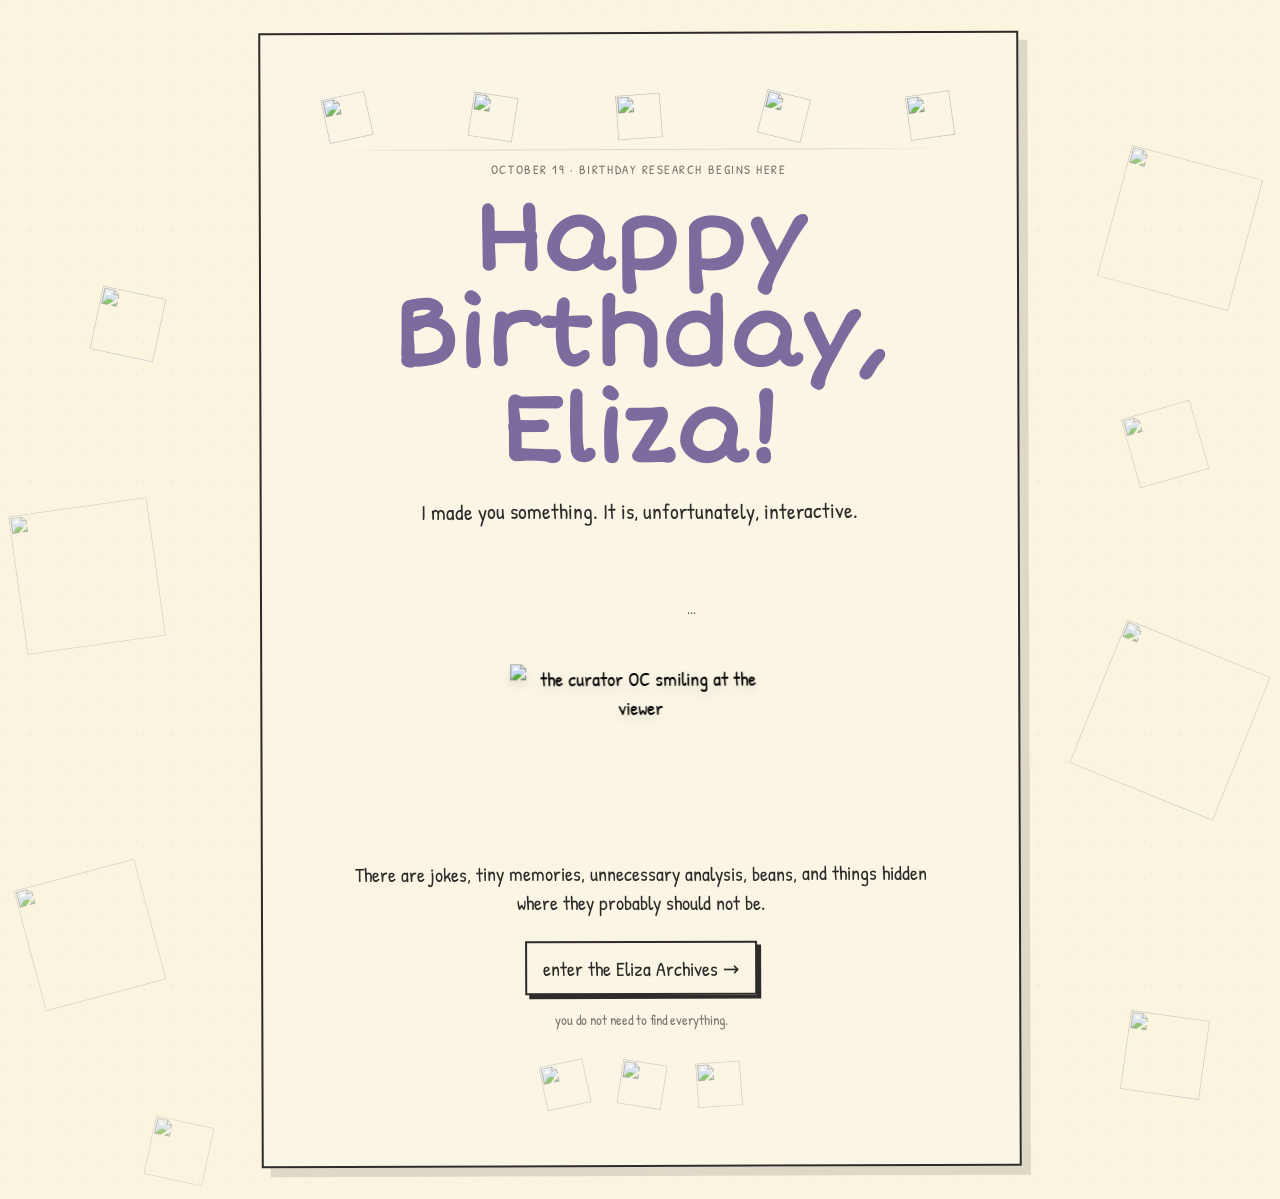
==== index.html @ 220967bd "Publish launch-polish site pages and games" ====
<!DOCTYPE html>
<html lang="en">
<head>
  <meta charset="UTF-8" />
  <meta name="viewport" content="width=device-width, initial-scale=1.0" />
  <title>Happy Birthday, Eliza</title>
  <link rel="preconnect" href="https://fonts.googleapis.com" />
  <link rel="preconnect" href="https://fonts.gstatic.com" crossorigin />
  <link rel="stylesheet" href="styles.css" />
</head>
<body data-page="intro" class="intro-body">
  <div id="toast" class="toast" role="status" aria-live="polite"></div>
  <main class="intro-page">
    <img src="assets/cloud-blue.png" class="intro-doodle intro-cloud" alt="" />
    <img src="assets/flower-green.png" class="intro-doodle intro-flower-green" alt="" />
    <img src="assets/flower-purple.png" class="intro-doodle intro-flower-purple" alt="" />
    <img src="assets/heart-pink.png" class="intro-doodle intro-heart" alt="" />
    <img src="assets/sparkle-teal.png" class="intro-doodle intro-sparkle" alt="" />

    <section class="intro-card">
      <p class="kicker">October 19 · birthday research begins here</p>
      <h1 class="intro-title">Happy Birthday, Eliza!</h1>
      <p class="intro-lead">I made you something. It is, unfortunately, interactive.</p>

      <button id="intro-oc" class="intro-oc" type="button" aria-label="smiling curator">
        <img id="intro-oc-img" src="assets/oc-front.png" alt="the curator OC smiling at the viewer" />
        <span id="intro-oc-note">...</span>
      </button>

      <p class="intro-copy">There are jokes, tiny memories, unnecessary analysis, beans, and things hidden where they probably should not be.</p>
      <a href="archives.html" class="scribble-button inline-button intro-enter">enter the Eliza Archives →</a>
      <p class="intro-whisper">you do not need to find everything.</p>
    </section>
  </main>
  <script src="script.js"></script>
</body>
</html>
---- styles.css ----
@import url('https://fonts.googleapis.com/css2?family=Patrick+Hand&family=Short+Stack&display=swap');
@import url('interaction.css');
@import url('card-art.css');
:root{--paper:#fbf4df;--ink:#2e2c2a;--pink:#d7749c;--green:#5f9d74;--blue:#4f87a6;--purple:#7e6b9d;--yellow:#d9b63d;--rust:#b9694f;--card:rgba(255,255,255,.28)}
*{box-sizing:border-box}html{scroll-behavior:smooth}body{margin:0;background:radial-gradient(circle at 10% 20%,rgba(0,0,0,.025) 0 1px,transparent 1.5px),radial-gradient(circle at 80% 40%,rgba(0,0,0,.02) 0 1px,transparent 1.5px),var(--paper);background-size:28px 28px,36px 36px,auto;color:var(--ink);font-family:"Patrick Hand",system-ui,sans-serif;font-size:20px;line-height:1.45;overflow-x:hidden}a{color:inherit}button,input{font:inherit}.hidden{display:none!important}
.hero{min-height:68vh;display:grid;place-items:center;align-content:center;gap:.8rem;padding:4rem 1.5rem 2rem;text-align:center;position:relative}.archive-hero h1{font-family:"Short Stack",cursive;font-size:clamp(4rem,11vw,8rem);line-height:.9;margin:0;color:var(--purple);transform:rotate(-1deg)}.subtitle{max-width:680px;font-size:1.35rem;margin:.3rem}.archive-subtitle{margin:0;opacity:.78}.paper-note{border:2px solid var(--ink);padding:.25rem .6rem;background:transparent;transform:rotate(2deg);cursor:pointer}.tiny-note{font-size:.9rem}.hero-vine{position:absolute;width:min(330px,32vw);right:-3%;top:5%;opacity:.52;transform:rotate(14deg);cursor:pointer}.global-progress-card{width:min(520px,90vw);border:2px dashed var(--ink);padding:.8rem 1rem;margin-top:1rem;background:rgba(255,255,255,.18)}.progress-track{height:12px;border:1.5px solid var(--ink);margin:.45rem 0;overflow:hidden}.progress-track span{display:block;height:100%;width:0;background:var(--green);transition:width .3s}.discovery-total{font-size:.9rem;opacity:.75}
.archive-shell{width:min(1120px,calc(100% - 2rem));margin:1rem auto 5rem} .archive-board{min-height:1020px;border:2px solid var(--ink);box-shadow:8px 8px 0 rgba(46,44,42,.14);background:rgba(255,255,255,.13);position:relative;padding:2rem;overflow:hidden}.hub-item{position:absolute;width:210px;min-height:145px;border:2px solid var(--ink);background:rgba(251,244,223,.94);text-decoration:none;display:flex;flex-direction:column;align-items:center;justify-content:center;gap:.5rem;padding:.75rem;box-shadow:4px 4px 0 rgba(46,44,42,.25);font-family:"Short Stack",cursive;transition:transform .15s,box-shadow .15s}.hub-item:hover{transform:translate(2px,2px) rotate(-1deg);box-shadow:2px 2px 0 rgba(46,44,42,.25)}.hub-item img{max-width:95px;max-height:85px;object-fit:contain}.metaphysics-item{left:19%;top:22%;transform:rotate(-2deg)}.bean-item{left:40%;top:20%;transform:rotate(1deg)}.irk-item{right:19%;top:22%;transform:rotate(-1deg)}.spectrum-item{left:19%;top:53%;transform:rotate(1.5deg)}.memories-item{left:40%;top:52%;transform:rotate(-1deg)}.museum-item{right:19%;top:53%;transform:rotate(1deg)}.final-item{left:40%;bottom:13%;transform:rotate(-.5deg)}.hub-item.locked{opacity:.45;filter:grayscale(.5);cursor:not-allowed}.bean-icon{display:grid;place-items:center;width:90px;height:62px;border:3px solid var(--ink);border-radius:55% 45% 52% 48%;background:#f1dbb2;transform:rotate(-12deg);font-family:"Short Stack",cursive}.museum-frame{display:grid;place-items:center;width:75px;height:70px;border:7px double var(--ink);font-size:2rem}.buddy-stars{display:flex;align-items:center}.buddy-stars img{width:45px}.buddy-line{width:55px;border-top:2px dashed var(--ink)}.loose-secret,.oc-hub{border:0;background:transparent;cursor:pointer;position:absolute}.hand-eye{left:17%;bottom:8%;width:150px}.hand-eye img{width:100%}.devil-heart{right:17%;bottom:8%;width:105px}.devil-heart img{width:100%}.oc-hub{right:27%;bottom:2%;width:100px}.oc-hub img{width:100%}.oc-hub span{position:absolute;left:92%;top:16%;width:138px;text-align:left;font-size:.76rem}.archive-footnote{display:flex;justify-content:space-between;flex-wrap:wrap;gap:.5rem;margin-top:.7rem;font-size:.9rem;opacity:.72}.tiny-reset{border:1px dashed var(--ink);background:transparent;cursor:pointer;padding:.2rem .5rem}
.page-header{position:sticky;top:0;z-index:20;display:flex;justify-content:space-between;gap:1rem;align-items:center;padding:.7rem 1rem;background:rgba(251,244,223,.95);border-bottom:2px solid var(--ink);backdrop-filter:blur(5px)}.back-link{text-decoration:none;border-bottom:1px dashed var(--ink)}.page-progress{font-size:.9rem}.isolated-page{min-height:calc(100vh - 58px);padding:4rem 1rem 7rem;position:relative}.page-card{width:min(860px,100%);margin:0 auto;border:2px solid var(--ink);box-shadow:8px 8px 0 rgba(46,44,42,.14);padding:clamp(1.4rem,4vw,3rem);background:var(--card);position:relative}.wide-card{width:min(1020px,100%)}h1,h2,h3{font-family:"Short Stack",cursive}h1{font-size:clamp(2.6rem,7vw,4.6rem);margin:.2rem 0 1rem}h2{font-size:clamp(1.5rem,4vw,2.3rem)}.kicker{text-transform:uppercase;letter-spacing:.12em;font-size:.8rem;opacity:.65}.lead{font-size:1.2rem}.centered{text-align:center}.soft{opacity:.83}.margin-comment{color:var(--purple);font-size:.95rem}.scribble-button,.quiz button{border:2px solid var(--ink);background:transparent;padding:.65rem 1rem;cursor:pointer;box-shadow:4px 4px 0 var(--ink)}.scribble-button:hover,.quiz button:hover{transform:translate(2px,2px);box-shadow:2px 2px 0 var(--ink)}.inline-button{display:inline-block;text-decoration:none}.text-link{border:0;background:transparent;text-decoration:underline wavy;cursor:pointer;padding:.2rem}.reveal{display:none;margin-top:1.2rem;border-left:3px solid var(--pink);padding-left:1rem}.reveal.open{display:block;animation:appear .3s ease}@keyframes appear{from{opacity:0;transform:translateY(7px)}}.nested{margin-left:1rem;border-left-color:var(--purple)}
.toast{position:fixed;z-index:999;left:50%;bottom:2rem;transform:translate(-50%,25px);background:var(--ink);color:var(--paper);padding:.7rem 1rem;border-radius:4px;opacity:0;pointer-events:none;transition:.2s;max-width:min(620px,90vw);text-align:center}.toast.show{opacity:1;transform:translate(-50%,0)}.page-clear{position:fixed;z-index:80;right:1rem;bottom:1rem;width:min(340px,calc(100vw - 2rem));border:2px solid var(--ink);background:var(--paper);box-shadow:5px 5px 0 var(--ink);padding:1rem;display:none;gap:.25rem}.page-clear.show{display:grid;animation:appear .35s}.page-clear a{margin-top:.35rem}.corner-art{position:absolute;opacity:.45}.cloud-corner{width:230px;right:3%;top:8%;transform:rotate(8deg)}
.big-quote{font-size:clamp(2.2rem,7vw,4.8rem);text-align:center}.quote-button{display:block;width:100%;border:0;background:transparent;font-family:"Patrick Hand",sans-serif;cursor:pointer}.becoming-box{margin-top:2.5rem;border:1px dashed var(--ink);padding:1rem;display:flex;align-items:center;justify-content:center;gap:1rem;flex-wrap:wrap}.becoming-box #being-word{font-family:"Short Stack",cursive;font-size:3rem;transition:.35s}.becoming-box.changed #being-word{transform:rotate(8deg) scale(1.05);color:var(--green)}
.bean-controls{display:flex;gap:1rem;flex-wrap:wrap;align-items:center}.bean-rain-zone{height:360px;border:2px dashed var(--ink);position:relative;overflow:hidden;margin:1.4rem 0;background:rgba(255,255,255,.2)}.arena-label{position:absolute;left:1rem;top:.3rem;opacity:.45}.arena-hint{position:absolute;right:1rem;top:.4rem;color:var(--purple)}.falling-bean{position:absolute;top:-70px;width:66px;height:44px;border:2px solid var(--ink);border-radius:55% 45% 52% 48%;background:#e5c995;cursor:pointer;animation:beanfall linear forwards;font-size:.7rem;z-index:2}.falling-bean.special-rain-bean{box-shadow:0 0 0 2px rgba(95,157,116,.18)}@keyframes beanfall{to{transform:translateY(450px) rotate(420deg)}}.shy-bean-section{margin:3rem 0}.shy-playground{height:340px;border:2px solid var(--ink);position:relative;background:rgba(255,255,255,.14);overflow:hidden}.shy-bean{position:absolute;left:12%;top:20%;width:90px;height:60px;border:3px solid var(--ink);border-radius:55% 45% 52% 48%;background:#f0d7a3;cursor:pointer;transition:left .18s,top .18s,opacity .15s}.shy-bean.gone{opacity:0;pointer-events:none}.shy-bean.catchable{background:#f6dfa9;box-shadow:0 0 0 3px var(--yellow);pointer-events:auto}.shy-message{position:absolute;left:1rem;bottom:1rem;color:var(--purple)}.quiz{display:flex;gap:.7rem;flex-wrap:wrap}.result{font-weight:bold}.time-pun{text-align:center;font-size:1.25rem;color:var(--purple)}
.scale{display:flex;justify-content:space-between}.irk-page input[type=range]{width:100%;accent-color:var(--purple)}.pun-lab{margin-top:3rem;border-top:1px dashed var(--ink);padding-top:1rem}.pun-word{border:0;background:transparent;text-decoration:underline wavy;color:var(--purple);cursor:pointer;font-weight:bold}
.interactive-constellation{height:250px;display:flex;align-items:center;justify-content:center;gap:0}.star-button{border:0;background:transparent;cursor:pointer;transition:.25s}.star-button img{width:125px}.star-button.active{transform:scale(1.12) rotate(10deg)}.constellation-line{width:180px;border-top:3px dashed rgba(46,44,42,.3);transition:.25s}.constellation-line.active{border-top-style:solid;border-color:var(--green)}.team-line{font-family:"Short Stack",cursive;font-size:1.8rem}.interactive-constellation.drift .star-button:first-child{transform:translate(-55px,-35px) rotate(-20deg)}.interactive-constellation.drift .star-button:last-child{transform:translate(55px,35px) rotate(20deg)}
.memory{border:1px dashed var(--ink);padding:1.2rem;margin:1.5rem 0;background:rgba(255,255,255,.14)}.inperson-quote{font-family:"Short Stack",cursive;font-size:2rem;text-align:center;margin:1.4rem}.memory-corner-heart{position:absolute;width:135px;right:1%;top:5%;opacity:.58;cursor:pointer}
.museum-vine{position:absolute;width:360px;right:-5%;top:1%;opacity:.34}.museum-grid{display:grid;grid-template-columns:repeat(auto-fit,minmax(190px,1fr));gap:1rem}.museum-grid figure{margin:0;border:2px solid var(--ink);padding:.7rem;background:rgba(255,255,255,.23)}.museum-grid img{width:100%;height:180px;object-fit:contain}.museum-grid figcaption{font-size:.9rem}.museum-original{grid-column:span 2}.museum-original img{height:300px}.meme-main{max-width:min(650px,100%);border:2px solid var(--ink);cursor:pointer}.error-code{font-family:"Short Stack",cursive;font-size:7rem;line-height:.8}.error-bean{margin:2rem auto 0;width:110px;height:75px;border:3px solid var(--ink);border-radius:55% 45% 52% 48%;display:grid;place-items:center;background:#efd4a0;cursor:pointer}.finale{text-align:center}.final-content{max-width:760px;margin:auto;text-align:left}.conclusion{font-size:1.3rem;margin-top:2rem}.birthday-line{text-align:center;font-family:"Short Stack",cursive;font-size:2.3rem;color:var(--pink)}
.eye-blink{animation:eyeBlink .45s ease}@keyframes eyeBlink{0%,100%{transform:scaleY(1)}45%,55%{transform:scaleY(.08)}}.devil-wiggle{animation:wiggle .65s ease}@keyframes wiggle{25%{transform:rotate(-8deg)}50%{transform:rotate(10deg)}75%{transform:rotate(-5deg)}}
@media(max-width:850px){.archive-board{min-height:1160px}.hub-item{position:absolute;width:42%;min-width:150px}.metaphysics-item{left:5%;top:3%}.bean-item{right:5%;left:auto;top:3%}.irk-item{left:5%;top:23%}.spectrum-item{right:5%;left:auto;top:23%}.memories-item{left:5%;top:43%}.museum-item{right:5%;top:43%}.final-item{left:29%;bottom:18%}.hand-eye{left:2%;bottom:2%;width:145px}.devil-heart{right:2%;bottom:3%;width:95px}.oc-hub{right:42%;bottom:2%;width:80px}.hero-vine{width:180px}.page-header{align-items:flex-start;flex-direction:column}.museum-original{grid-column:span 1}.museum-original img{height:210px}}@media(max-width:560px){body{font-size:18px}.archive-board{min-height:1450px}.hub-item{width:82%;left:9%!important;right:auto!important}.metaphysics-item{top:2%}.bean-item{top:15%}.irk-item{top:28%}.spectrum-item{top:41%}.memories-item{top:54%}.museum-item{top:67%}.final-item{top:80%;bottom:auto}.hand-eye,.devil-heart,.oc-hub{display:none}.bean-rain-zone{height:430px}.interactive-constellation{gap:0}.star-button img{width:85px}.constellation-line{width:90px}}




/* v0.6 — calmer intro, perimeter archive walk, and non-overlapping page curator lanes */
.archive-intro-link{position:absolute;left:1.25rem;top:1rem;font-size:.92rem;text-decoration:none;border-bottom:1px dashed var(--ink);z-index:4}

.intro-body{min-height:100vh;overflow-x:hidden}.intro-page{min-height:100vh;display:grid;place-items:center;padding:2rem;position:relative;overflow:hidden}.intro-card{width:min(760px,92vw);text-align:center;border:2px solid var(--ink);box-shadow:9px 9px 0 rgba(46,44,42,.14);background:rgba(255,255,255,.21);padding:clamp(2rem,5vw,4rem);position:relative;z-index:2;transform:rotate(-.18deg)}.intro-title{font-size:clamp(3rem,9vw,6rem);line-height:1;margin:.25rem 0 1rem;color:var(--purple)}.intro-lead{font-size:1.35rem;margin:.3rem auto 1rem}.intro-copy{max-width:580px;margin:1rem auto}.intro-whisper{font-size:.9rem;opacity:.62;margin-bottom:0}.intro-enter{margin-top:.5rem}.intro-oc{border:0;background:transparent;cursor:pointer;width:min(260px,56vw);height:300px;position:relative;padding:0;margin:.2rem auto;display:block}.intro-oc img{width:100%;height:100%;object-fit:contain;transition:transform .16s ease;filter:drop-shadow(0 5px 4px rgba(46,44,42,.11))}.intro-oc:hover img{transform:translateY(-3px) rotate(-1deg)}.intro-oc-smiling img{transform:translateY(-4px) scale(1.015)}.intro-oc-jumping img{transform:none}.intro-oc span{position:absolute;left:68%;top:19%;width:160px;text-align:left;font-size:.85rem;opacity:.72}.intro-doodle{position:absolute;object-fit:contain;opacity:.48;z-index:1;animation:introFloat 6s ease-in-out infinite alternate}.intro-cloud{width:220px;left:4%;top:8%;transform:rotate(-9deg)}.intro-flower-green{width:120px;right:9%;top:11%}.intro-flower-purple{width:135px;left:8%;bottom:8%;transform:rotate(-9deg)}.intro-heart{width:80px;right:14%;bottom:12%;transform:rotate(10deg)}.intro-sparkle{width:65px;right:6%;top:50%;animation-delay:1.4s}@keyframes introFloat{from{translate:0 0}to{translate:0 -10px}}

/* Archive curator is now absolutely positioned inside the board and follows only its perimeter. */
.oc-hub{left:14px;top:auto;bottom:auto;right:auto;width:88px;height:124px;z-index:8;transition:none}.oc-hub img{width:100%;height:112px;object-fit:contain;animation:curatorBob .42s ease-in-out infinite alternate;transform-origin:50% 100%}.oc-hub.paused img{animation-play-state:paused}.oc-hub span{position:absolute;width:138px;text-align:left;font-size:.76rem;background:rgba(251,244,223,.96);padding:.22rem .36rem;border:1px dashed var(--ink);border-radius:3px;pointer-events:none;box-shadow:2px 2px 0 rgba(46,44,42,.08)}.oc-hub.bubble-right span{left:92%;top:16%}.oc-hub.bubble-left span{right:92%;left:auto;top:16%;text-align:right}.oc-hub.bubble-below span{left:50%;right:auto;top:98%;transform:translateX(-50%);text-align:center}.oc-hub.paused span{opacity:1}@keyframes curatorBob{from{transform:translateY(0) rotate(-1deg)}to{transform:translateY(-4px) rotate(1deg)}}

/* Every isolated content page gets a dedicated curator lane after its content card. */
.curator-lane{width:min(1020px,100%);height:154px;margin:2.25rem auto 0;border-top:1px dashed rgba(46,44,42,.28);position:relative;overflow:hidden;background:linear-gradient(to bottom,transparent 0 75%,rgba(46,44,42,.035) 75% 100%)}.curator-lane::before{content:'curator transit corridor';position:absolute;left:.4rem;top:.25rem;font-size:.72rem;opacity:.35}.curator-walker{position:absolute;z-index:4;left:12px;bottom:2px;width:88px;height:126px;border:0;background:transparent;padding:0;cursor:pointer;filter:drop-shadow(0 3px 2px rgba(46,44,42,.1))}.curator-walker img{width:100%;height:100%;object-fit:contain;animation:curatorBob .42s ease-in-out infinite alternate;transform-origin:50% 100%}.curator-walker.paused img{animation-play-state:paused}.curator-bubble{position:absolute;left:88%;bottom:58%;width:180px;background:rgba(251,244,223,.97);border:1px dashed var(--ink);padding:.35rem .5rem;font-size:.78rem;text-align:left;opacity:0;transform:translateY(5px);transition:.18s;pointer-events:none;box-shadow:2px 2px 0 rgba(46,44,42,.1)}.curator-walker.talking .curator-bubble{opacity:1;transform:translateY(0)}

.curator-turntable{border:0;background:transparent;width:100%;height:180px;cursor:pointer;padding:0}.curator-turntable img{width:100%;height:180px;object-fit:contain;transition:transform .18s ease}.curator-turntable:hover img{transform:scale(1.035)}.curator-study figcaption::after{content:'  ↻';color:var(--purple)}

@media(max-width:850px){.archive-board{min-height:1280px}.metaphysics-item{left:16%;top:18%}.bean-item{left:52%;top:18%}.irk-item{right:16%;top:37%}.spectrum-item{left:16%;top:37%}.memories-item{left:16%;top:58%}.museum-item{right:16%;top:58%}.final-item{left:38%;bottom:12%}.hand-eye{left:15%;bottom:5%;width:125px}.devil-heart{right:15%;bottom:5%;width:90px}.oc-hub{width:72px;height:102px}.oc-hub img{height:90px}.oc-hub span{width:118px;font-size:.68rem}.curator-walker{width:72px;height:102px}.curator-bubble{width:145px;font-size:.72rem}.intro-cloud{width:150px}.intro-flower-green{width:90px}.intro-flower-purple{width:100px}}
@media(max-width:560px){body{font-size:18px}.intro-page{padding:1rem}.intro-card{padding:1.6rem 1rem}.intro-oc{height:240px}.intro-oc span{left:auto;right:2%;top:8%;width:115px}.intro-doodle{opacity:.28}.archive-board{min-height:1450px}.hub-item{width:82%;left:9%!important;right:auto!important}.metaphysics-item{top:10%}.bean-item{top:23%}.irk-item{top:36%}.spectrum-item{top:49%}.memories-item{top:62%}.museum-item{top:75%}.final-item{top:88%;bottom:auto}.hand-eye,.devil-heart,.oc-hub{display:none}.curator-lane{height:120px}.curator-walker{width:62px;height:88px}.curator-bubble{left:auto;right:74%;width:135px}.archive-intro-link{position:static;display:inline-block;margin-bottom:.4rem}}
@media(prefers-reduced-motion:reduce){.intro-doodle,.oc-hub img,.curator-walker img{animation:none}.curator-walker{display:none}}

/* Drag the curator; only her artwork spins, leaving speech upright and readable. */
.oc-hub{cursor:grab;touch-action:none;user-select:none;-webkit-user-select:none}
.oc-hub img{pointer-events:none}
.oc-hub.dragging{cursor:grabbing}
.oc-hub.dragging img{animation:none;transform:translateY(-5px) rotate(-7deg)}
.oc-hub.returning img{animation:curatorSpin .5s linear infinite;transform-origin:50% 50%}
.oc-hub span{right:auto;bottom:auto;transform:none;text-align:center;opacity:0;transition:opacity .16s}
.oc-hub:not(.talking) span{opacity:0;visibility:hidden!important}
.oc-hub.talking span{opacity:1}
@keyframes curatorSpin{from{transform:rotate(0)}to{transform:rotate(360deg)}}
@media(prefers-reduced-motion:reduce){.oc-hub.dragging img,.oc-hub.returning img{animation:none;transform:none}.oc-hub span{transition:none}}

/* Shake Bean Studies for draggable snacks. Keep ordinary clicks as navigation. */
.bean-item{touch-action:none;user-select:none;-webkit-user-select:none;cursor:grab}
.bean-shake-hint{font-family:"Patrick Hand",sans-serif;font-size:.7rem;opacity:.6}
.bean-item.snack-dragging{z-index:9;cursor:grabbing;transition:none}
.archive-snack{position:absolute;width:38px;height:30px;padding:0;border:2px solid var(--ink);border-radius:58% 42% 55% 45%;background:#e5c995;color:var(--ink);font-size:.65rem;box-shadow:2px 2px 0 rgba(46,44,42,.16);z-index:6;cursor:grab;touch-action:none;user-select:none;-webkit-user-select:none}
.archive-snack::after{content:'';position:absolute;left:7px;top:8px;width:5px;height:10px;border-left:1px solid rgba(46,44,42,.4);border-radius:50%;transform:rotate(15deg)}
.archive-snack.snack-dragging{z-index:12;cursor:grabbing;box-shadow:3px 5px 0 rgba(46,44,42,.15)}
.archive-snack:focus-visible{outline:2px dashed var(--purple);outline-offset:4px}
.oc-hub img{scale:var(--curator-scale,1);transition:scale .2s ease;transform-origin:50% 50%}
.oc-hub.bean-ready img{filter:drop-shadow(0 0 5px var(--green))}
.oc-hub.bean-vanishing{pointer-events:none}
.oc-hub.bean-vanishing img{animation:beanVanish .65s ease-out forwards}
.oc-hub.bean-absent{visibility:hidden}
@keyframes beanVanish{from{scale:var(--curator-scale,1);opacity:1;transform:none}to{scale:calc(var(--curator-scale,1)*3.5);opacity:0;transform:none}}
@media(max-width:560px){.oc-hub.snack-station{display:block}}
@media(prefers-reduced-motion:reduce){.oc-hub img{transition:none}.oc-hub.bean-vanishing img{animation:beanFade .18s linear forwards}}
@keyframes beanFade{to{opacity:0}}

.buddy-portal,.portal-hint{display:none}.spectrum-lane{height:190px}.spectrum-lane.portal-open .buddy-portal{display:flex;position:absolute;right:14px;bottom:10px;width:100px;height:155px;flex-direction:column;align-items:center;justify-content:center;color:var(--purple);text-decoration:none;font-size:.75rem;z-index:3}.portal-ring{display:grid;place-items:center;border:3px solid var(--purple);outline:1px dashed var(--blue);outline-offset:5px;border-radius:50%;width:72px;height:112px;background:radial-gradient(ellipse,rgba(95,157,116,.25),rgba(126,107,157,.14) 55%,transparent 70%);font-size:1.7rem;box-shadow:0 0 17px rgba(126,107,157,.2);animation:portalPulse 1.6s ease-in-out infinite alternate}.portal-ready .portal-ring{background:rgba(95,157,116,.35);border-color:var(--green)}.spectrum-lane.portal-open .portal-hint{display:block;position:absolute;left:10px;top:12px;font-size:.8rem;color:var(--purple);pointer-events:none}.spectrum-lane.portal-open .curator-walker{touch-action:none;cursor:grab;user-select:none}.spectrum-lane .curator-walker img{pointer-events:none}.portal-dragging{z-index:5!important;cursor:grabbing!important}.portal-dragging img{animation:none!important}.portal-entering{pointer-events:none;animation:portalEnter .4s ease-in forwards}@keyframes portalPulse{to{box-shadow:0 0 26px rgba(126,107,157,.42);filter:hue-rotate(20deg)}}@keyframes portalEnter{to{scale:.1;opacity:0;rotate:180deg}}@media(prefers-reduced-motion:reduce){.spectrum-lane .curator-walker{display:block}.portal-ring,.portal-entering{animation:none}}
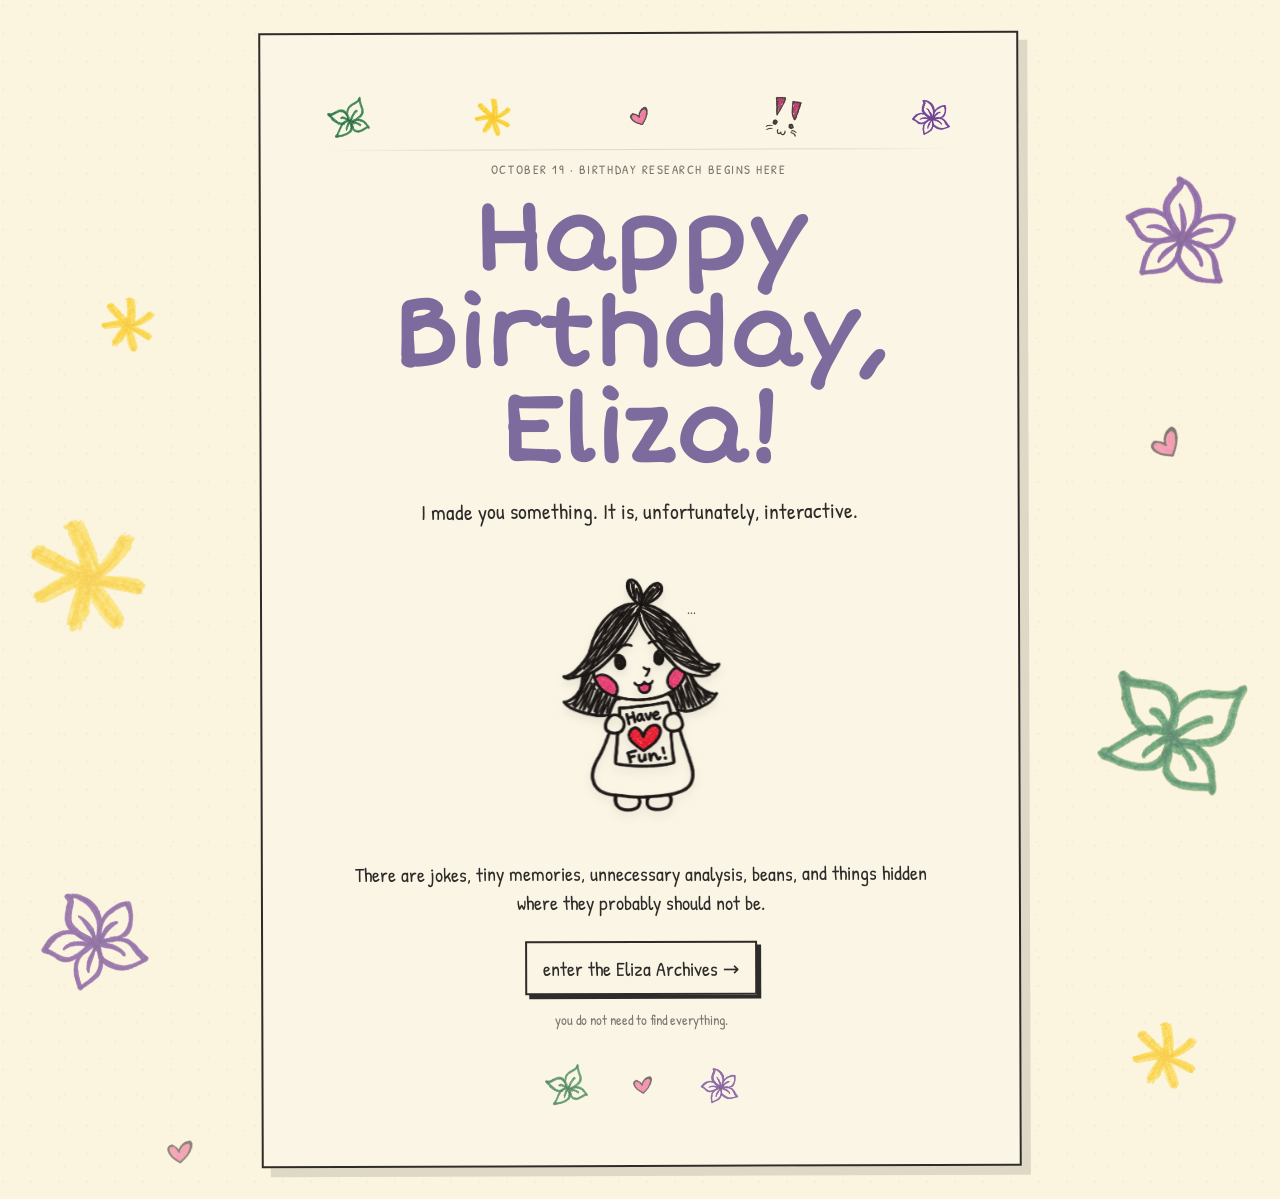
==== commit 5673ac14: "Refresh cached assets for the phone layout update" ====
--- a/index.html
+++ b/index.html
@@ -6,7 +6,7 @@
   <title>Happy Birthday, Eliza</title>
   <link rel="preconnect" href="https://fonts.googleapis.com" />
   <link rel="preconnect" href="https://fonts.gstatic.com" crossorigin />
-  <link rel="stylesheet" href="styles.css" />
+  <link rel="stylesheet" href="styles.css?v=phone-20261016" />
 </head>
 <body data-page="intro" class="intro-body">
   <div id="toast" class="toast" role="status" aria-live="polite"></div>
@@ -32,6 +32,6 @@
       <p class="intro-whisper">you do not need to find everything.</p>
     </section>
   </main>
-  <script src="script.js"></script>
+  <script src="script.js?v=phone-20261016"></script>
 </body>
 </html>
--- a/styles.css
+++ b/styles.css
@@ -66,4 +66,45 @@
 @media(prefers-reduced-motion:reduce){.oc-hub img{transition:none}.oc-hub.bean-vanishing img{animation:beanFade .18s linear forwards}}
 @keyframes beanFade{to{opacity:0}}
 
+/* Completion is an acknowledgement, never a screen-blocking dead end. */
+.page-clear{padding-right:3rem}
+.page-clear-close{position:absolute;right:0;top:0;width:44px;height:44px;border:0;background:transparent;color:var(--ink);font-size:1.5rem;cursor:pointer}
+.page-clear-close:focus-visible{outline:2px dashed var(--purple);outline-offset:-5px}
+
+/* A pocket-sized archive board. Desktop composition stays unchanged. */
+@media(max-width:560px){
+ .page-clear{left:8px;right:8px;bottom:calc(8px + env(safe-area-inset-bottom));width:auto;padding:.45rem 44px .45rem .65rem;gap:0;font-size:.82rem;line-height:1.25;box-shadow:3px 3px 0 var(--ink)}
+ .page-clear strong{font-size:.9rem}.page-clear a{margin:0;min-height:28px;display:flex;align-items:center}
+ .archive-hero{min-height:0;padding:1rem 1.2rem .4rem;gap:.35rem}
+ .archive-hero h1{font-size:clamp(2.8rem,12vw,4rem)}
+ .archive-hero .subtitle{font-size:1rem;max-width:290px}.archive-subtitle{font-size:.88rem}
+ .archive-hero .global-progress-card{margin-top:.3rem;padding:.45rem .7rem;font-size:.9rem}
+ .archive-hero .discovery-total{font-size:.8rem}.archive-hero .progress-track{height:8px;margin:.3rem 0}
+ .archive-hero>.card-garland{height:35px;margin:0}.archive-hero>.card-garland img{--doodle-size:30px}
+ .archive-shell.standalone-hub{width:calc(100% - 16px);margin:.5rem auto 1.5rem}
+ .standalone-hub .archive-board{min-height:0;height:clamp(540px,82svh,580px);padding:0;box-shadow:3px 3px 0 rgba(46,44,42,.14);scroll-margin-block:8px}
+ .archive-board .hub-item{width:calc((100% - 136px)/2);min-width:0;min-height:0;height:82px;left:62px!important;right:auto!important;padding:5px 3px;gap:3px;font-size:clamp(.7rem,3.1vw,.85rem);line-height:1.25;text-align:center;box-shadow:2px 2px 0 rgba(46,44,42,.2)}
+ .archive-board .hub-item:nth-of-type(even){left:calc(50% + 6px)!important}
+ .archive-board .metaphysics-item,.archive-board .bean-item{top:72px}
+ .archive-board .irk-item,.archive-board .spectrum-item{top:164px}
+ .archive-board .memories-item,.archive-board .museum-item{top:256px}
+ .archive-board .final-item{top:348px;bottom:auto}
+ .archive-board .hub-item img{max-width:42px;max-height:32px}
+ .archive-board .final-item{font-size:.64rem;line-height:1.15}.archive-board .final-item img{max-height:22px}
+ .archive-board .bean-icon{width:46px;height:27px;border-width:2px;font-size:.7rem}
+ .archive-board .bean-shake-hint{font-size:.65rem;line-height:1}
+ .archive-board .museum-frame{width:33px;height:32px;border-width:4px;font-size:1.25rem}
+ .archive-board .buddy-stars img{width:25px}.archive-board .buddy-line{width:20px}
+ .archive-board .oc-hub{display:block;width:40px;height:60px;padding:0;z-index:15;touch-action:none}
+ .archive-board .oc-hub img{height:58px}
+ .archive-board .oc-hub span{width:160px;font-size:.82rem;line-height:1.25;padding:5px 7px;background:var(--paper);box-shadow:2px 3px 0 rgba(46,44,42,.16)}
+ .archive-board .hand-eye,.archive-board .devil-heart{display:block;top:363px;bottom:auto;width:44px;height:50px;padding:2px}
+ .archive-board .hand-eye{left:calc(50% + 5px)}.archive-board .devil-heart{left:calc(50% + 53px);right:auto}
+ .archive-board .archive-snack{height:38px;min-height:38px}
+ .archive-board .archive-art img:nth-child(-n+3){--art-size:32px!important;--art-y:6%!important}
+ .archive-board .archive-art img:nth-child(4){--art-size:28px!important;--art-x:66%!important;--art-y:75%!important}
+ .archive-footnote{padding:0 .4rem;font-size:.75rem;gap:.15rem .5rem}
+}
+@media(max-width:350px){.archive-board .memories-item span{font-size:.58rem}}
+
 .buddy-portal,.portal-hint{display:none}.spectrum-lane{height:190px}.spectrum-lane.portal-open .buddy-portal{display:flex;position:absolute;right:14px;bottom:10px;width:100px;height:155px;flex-direction:column;align-items:center;justify-content:center;color:var(--purple);text-decoration:none;font-size:.75rem;z-index:3}.portal-ring{display:grid;place-items:center;border:3px solid var(--purple);outline:1px dashed var(--blue);outline-offset:5px;border-radius:50%;width:72px;height:112px;background:radial-gradient(ellipse,rgba(95,157,116,.25),rgba(126,107,157,.14) 55%,transparent 70%);font-size:1.7rem;box-shadow:0 0 17px rgba(126,107,157,.2);animation:portalPulse 1.6s ease-in-out infinite alternate}.portal-ready .portal-ring{background:rgba(95,157,116,.35);border-color:var(--green)}.spectrum-lane.portal-open .portal-hint{display:block;position:absolute;left:10px;top:12px;font-size:.8rem;color:var(--purple);pointer-events:none}.spectrum-lane.portal-open .curator-walker{touch-action:none;cursor:grab;user-select:none}.spectrum-lane .curator-walker img{pointer-events:none}.portal-dragging{z-index:5!important;cursor:grabbing!important}.portal-dragging img{animation:none!important}.portal-entering{pointer-events:none;animation:portalEnter .4s ease-in forwards}@keyframes portalPulse{to{box-shadow:0 0 26px rgba(126,107,157,.42);filter:hue-rotate(20deg)}}@keyframes portalEnter{to{scale:.1;opacity:0;rotate:180deg}}@media(prefers-reduced-motion:reduce){.spectrum-lane .curator-walker{display:block}.portal-ring,.portal-entering{animation:none}}
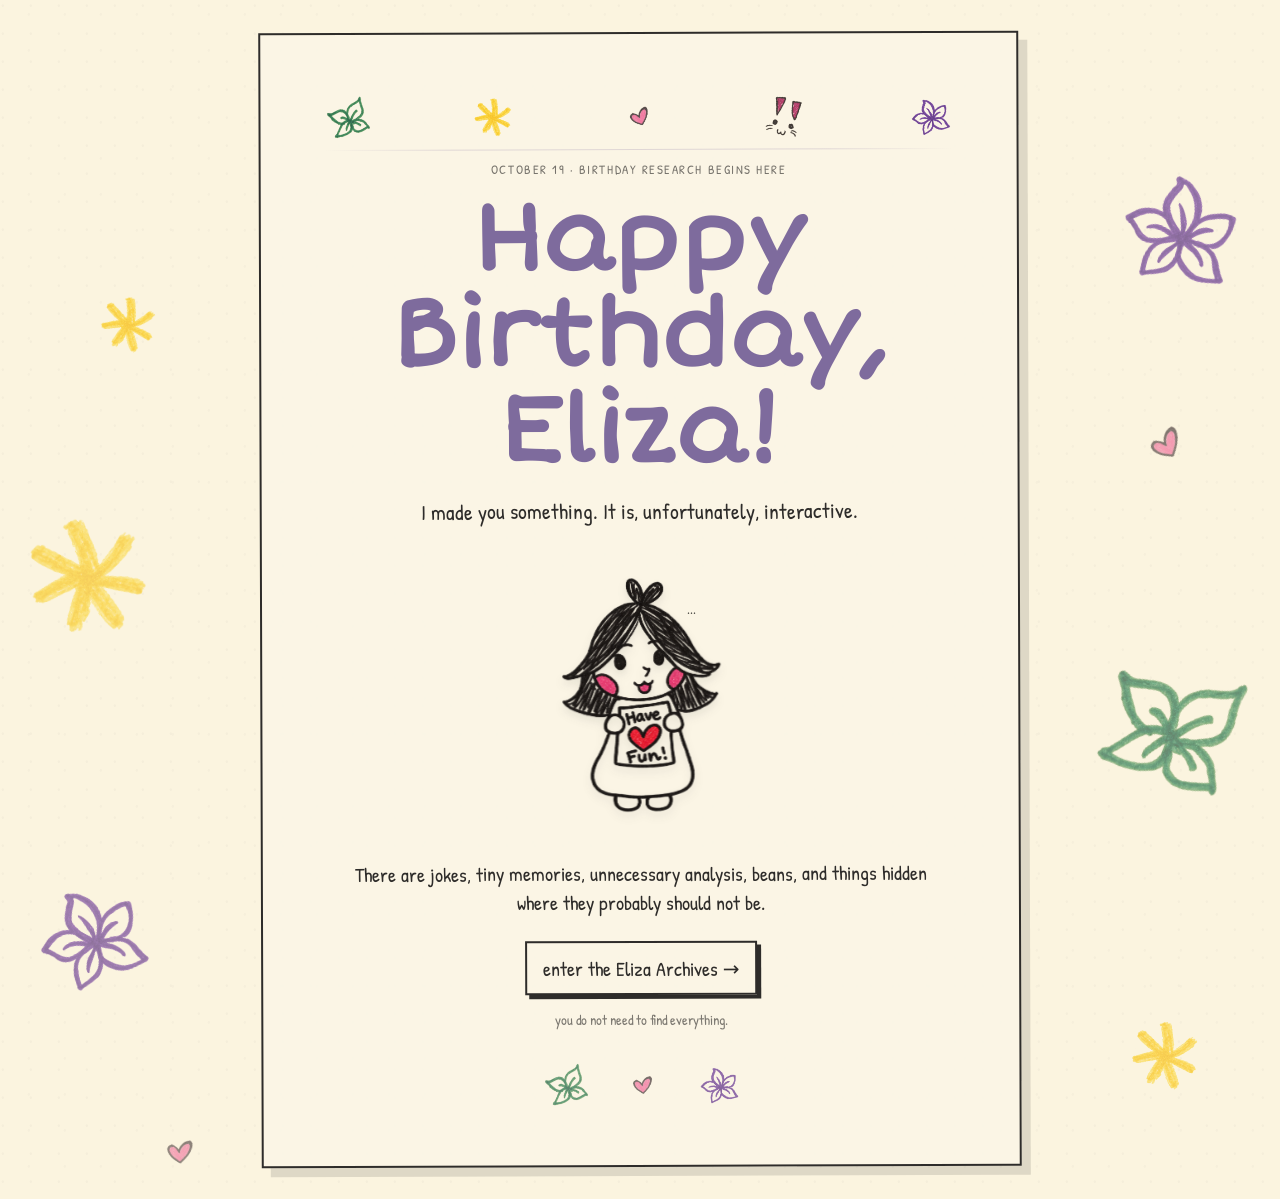
==== commit 5af2d5c5: "Reward five Cloud Rider gaps and celebrate all 36 secrets Add a gameplay secret after five gaps in o" ====
--- a/index.html
+++ b/index.html
@@ -6,7 +6,7 @@
   <title>Happy Birthday, Eliza</title>
   <link rel="preconnect" href="https://fonts.googleapis.com" />
   <link rel="preconnect" href="https://fonts.gstatic.com" crossorigin />
-  <link rel="stylesheet" href="styles.css?v=phone-20261016" />
+  <link rel="stylesheet" href="styles.css?v=secrets-20261016" />
 </head>
 <body data-page="intro" class="intro-body">
   <div id="toast" class="toast" role="status" aria-live="polite"></div>
@@ -32,6 +32,6 @@
       <p class="intro-whisper">you do not need to find everything.</p>
     </section>
   </main>
-  <script src="script.js?v=phone-20261016"></script>
+  <script src="script.js?v=secrets-20261016"></script>
 </body>
 </html>
--- a/styles.css
+++ b/styles.css
@@ -107,4 +107,20 @@
 }
 @media(max-width:350px){.archive-board .memories-item span{font-size:.58rem}}
 
+/* The final achievement occupies its own space; falling doodles never catch taps. */
+.all-secrets-achievement{position:relative;width:min(760px,calc(100% - 2rem));margin:1.25rem auto;padding:1.2rem 3rem 1.5rem;border:3px solid var(--purple);border-radius:14px;background:linear-gradient(125deg,#fae3a4,#f4d3e4 45%,#d4ebdd);box-shadow:5px 6px 0 rgba(126,107,157,.25);text-align:center;color:#493953;isolation:isolate;overflow:hidden}
+.achievement-art{display:flex;align-items:center;justify-content:center;gap:1.3rem;height:70px}.achievement-art img{width:55px;height:55px;object-fit:contain}.achievement-art img:nth-child(2){width:70px;height:70px}
+.achievement-kicker{font-family:"Short Stack",sans-serif;font-size:.65rem;letter-spacing:.08em;margin:.5rem 0}
+.all-secrets-achievement h2{font-family:"Short Stack",sans-serif;font-size:clamp(1.5rem,5vw,2.7rem);line-height:1.15;margin:.4rem 0;color:#724586}
+.all-secrets-achievement p{margin:.5rem 0}.achievement-close{position:absolute;right:5px;top:5px;min-width:44px;min-height:44px;border:0;border-radius:50%;background:#fff9;color:#493953;cursor:pointer;font-size:1.5rem;z-index:1}
+.achievement-close:focus-visible,.all-secrets-badge:focus-visible{outline:3px dashed var(--purple);outline-offset:3px}
+.all-secrets-badge{display:block;margin:.65rem auto 0;padding:.45rem .7rem;min-height:44px;max-width:100%;border:2px solid var(--purple);border-radius:8px;background:linear-gradient(110deg,#fae3a4,#f4d3e4,#d4ebdd);color:#493953;font-size:.9rem;cursor:pointer}
+.achievement-confetti{position:fixed;inset:0;z-index:70;overflow:hidden;pointer-events:none;user-select:none}
+.achievement-confetti img{position:absolute;left:var(--fall-x);top:-50px;width:var(--fall-size);height:var(--fall-size);object-fit:contain;opacity:0;animation:achievementFall var(--fall-time) var(--fall-delay) ease-in forwards}
+.achievement-celebrating>main,.achievement-celebrating>.hero,.achievement-celebrating>.page-header,.achievement-celebrating>.all-secrets-achievement{animation:achievementNudge .38s ease-out}
+@keyframes achievementNudge{0%,100%{translate:0}25%{translate:-2px 1px}50%{translate:2px -1px}75%{translate:-1px 0}}
+@keyframes achievementFall{10%{opacity:.9}85%{opacity:.8}100%{opacity:0;transform:translate(20px,calc(100vh + 80px)) rotate(var(--fall-turn))}}
+@media(max-width:560px){.all-secrets-achievement{width:calc(100% - 20px);margin:.8rem auto;padding:.8rem 1rem 1rem}.achievement-art{height:52px;gap:1rem}.achievement-art img{width:40px;height:40px}.achievement-art img:nth-child(2){width:50px;height:50px}.achievement-kicker{font-size:.55rem;padding:0 20px}.all-secrets-achievement p{font-size:.95rem}.all-secrets-achievement h2{font-size:1.6rem}}
+@media(prefers-reduced-motion:reduce){.achievement-confetti{display:none}.achievement-celebrating>main,.achievement-celebrating>.hero,.achievement-celebrating>.page-header,.achievement-celebrating>.all-secrets-achievement{animation:none}}
+
 .buddy-portal,.portal-hint{display:none}.spectrum-lane{height:190px}.spectrum-lane.portal-open .buddy-portal{display:flex;position:absolute;right:14px;bottom:10px;width:100px;height:155px;flex-direction:column;align-items:center;justify-content:center;color:var(--purple);text-decoration:none;font-size:.75rem;z-index:3}.portal-ring{display:grid;place-items:center;border:3px solid var(--purple);outline:1px dashed var(--blue);outline-offset:5px;border-radius:50%;width:72px;height:112px;background:radial-gradient(ellipse,rgba(95,157,116,.25),rgba(126,107,157,.14) 55%,transparent 70%);font-size:1.7rem;box-shadow:0 0 17px rgba(126,107,157,.2);animation:portalPulse 1.6s ease-in-out infinite alternate}.portal-ready .portal-ring{background:rgba(95,157,116,.35);border-color:var(--green)}.spectrum-lane.portal-open .portal-hint{display:block;position:absolute;left:10px;top:12px;font-size:.8rem;color:var(--purple);pointer-events:none}.spectrum-lane.portal-open .curator-walker{touch-action:none;cursor:grab;user-select:none}.spectrum-lane .curator-walker img{pointer-events:none}.portal-dragging{z-index:5!important;cursor:grabbing!important}.portal-dragging img{animation:none!important}.portal-entering{pointer-events:none;animation:portalEnter .4s ease-in forwards}@keyframes portalPulse{to{box-shadow:0 0 26px rgba(126,107,157,.42);filter:hue-rotate(20deg)}}@keyframes portalEnter{to{scale:.1;opacity:0;rotate:180deg}}@media(prefers-reduced-motion:reduce){.spectrum-lane .curator-walker{display:block}.portal-ring,.portal-entering{animation:none}}
